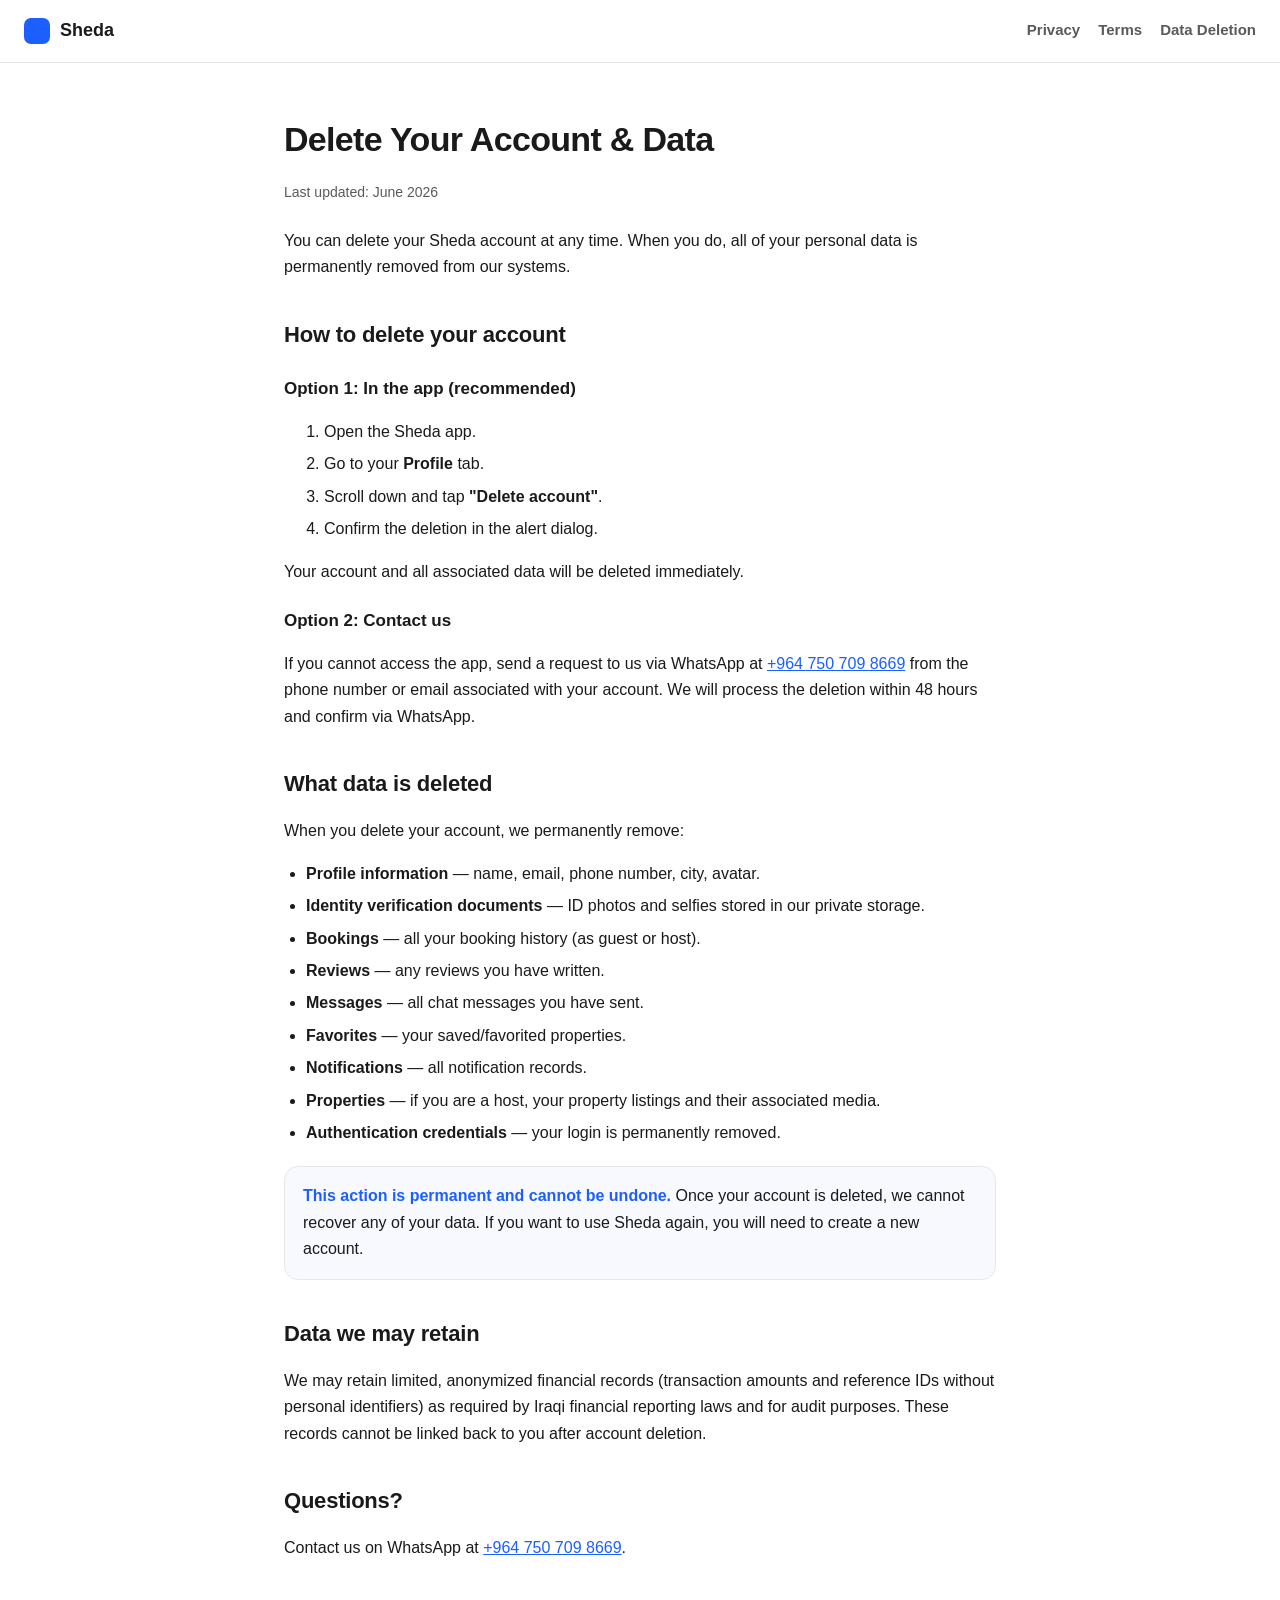
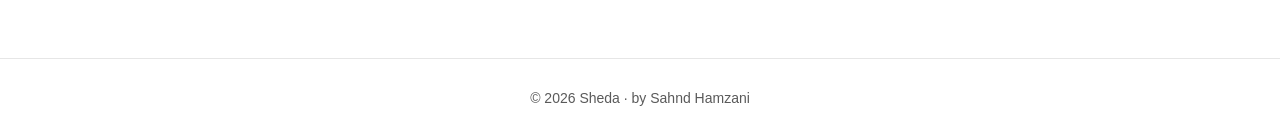
==== delete/index.html @ aa3b870b "Initial legal site — Privacy, Terms, Data Deletion, Identity Verification Static site with 4 pages: " ====
<!DOCTYPE html>
<html lang="en">
<head>
  <meta charset="UTF-8" />
  <meta name="viewport" content="width=device-width, initial-scale=1" />
  <title>Delete Your Account — Sheda</title>
  <meta name="description" content="How to delete your Sheda account and data." />
  <link rel="stylesheet" href="/style.css" />
</head>
<body>
  <nav class="nav">
    <a class="brand" href="/"><span class="dot"></span> Sheda</a>
    <div class="nav-links">
      <a href="/privacy">Privacy</a>
      <a href="/terms">Terms</a>
      <a href="/delete">Data Deletion</a>
    </div>
  </nav>

  <div class="wrap">
    <h1>Delete Your Account & Data</h1>
    <p class="updated">Last updated: June 2026</p>

    <p>You can delete your Sheda account at any time. When you do, all of your personal data is permanently removed from our systems.</p>

    <h2>How to delete your account</h2>

    <h3>Option 1: In the app (recommended)</h3>
    <ol>
      <li>Open the Sheda app.</li>
      <li>Go to your <strong>Profile</strong> tab.</li>
      <li>Scroll down and tap <strong>"Delete account"</strong>.</li>
      <li>Confirm the deletion in the alert dialog.</li>
    </ol>
    <p>Your account and all associated data will be deleted immediately.</p>

    <h3>Option 2: Contact us</h3>
    <p>If you cannot access the app, send a request to us via WhatsApp at <a href="https://wa.me/9647507098669">+964 750 709 8669</a> from the phone number or email associated with your account. We will process the deletion within 48 hours and confirm via WhatsApp.</p>

    <h2>What data is deleted</h2>
    <p>When you delete your account, we permanently remove:</p>
    <ul>
      <li><strong>Profile information</strong> &mdash; name, email, phone number, city, avatar.</li>
      <li><strong>Identity verification documents</strong> &mdash; ID photos and selfies stored in our private storage.</li>
      <li><strong>Bookings</strong> &mdash; all your booking history (as guest or host).</li>
      <li><strong>Reviews</strong> &mdash; any reviews you have written.</li>
      <li><strong>Messages</strong> &mdash; all chat messages you have sent.</li>
      <li><strong>Favorites</strong> &mdash; your saved/favorited properties.</li>
      <li><strong>Notifications</strong> &mdash; all notification records.</li>
      <li><strong>Properties</strong> &mdash; if you are a host, your property listings and their associated media.</li>
      <li><strong>Authentication credentials</strong> &mdash; your login is permanently removed.</li>
    </ul>

    <div class="callout">
      <strong>This action is permanent and cannot be undone.</strong> Once your account is deleted, we cannot recover any of your data. If you want to use Sheda again, you will need to create a new account.
    </div>

    <h2>Data we may retain</h2>
    <p>We may retain limited, anonymized financial records (transaction amounts and reference IDs without personal identifiers) as required by Iraqi financial reporting laws and for audit purposes. These records cannot be linked back to you after account deletion.</p>

    <h2>Questions?</h2>
    <p>Contact us on WhatsApp at <a href="https://wa.me/9647507098669">+964 750 709 8669</a>.</p>
  </div>

  <div class="footer">&copy; <span id="y"></span> Sheda &middot; by Sahnd Hamzani</div>
  <script>document.getElementById('y').textContent = new Date().getFullYear();</script>
</body>
</html>
---- style.css ----
:root {
  --blue: #1B5FFE;
  --ink: #1a1a1a;
  --muted: #5a5a5a;
  --line: #e6e6e6;
  --bg: #ffffff;
}
* { box-sizing: border-box; }
html { -webkit-text-size-adjust: 100%; }
body {
  margin: 0;
  font-family: -apple-system, BlinkMacSystemFont, 'Segoe UI', Roboto, Helvetica, Arial, sans-serif;
  color: var(--ink);
  background: var(--bg);
  line-height: 1.65;
}
.nav {
  position: sticky; top: 0;
  display: flex; align-items: center; justify-content: space-between;
  padding: 16px 24px;
  background: rgba(255,255,255,0.92);
  backdrop-filter: saturate(180%) blur(12px);
  border-bottom: 1px solid var(--line);
}
.brand { display: flex; align-items: center; gap: 10px; font-weight: 800; font-size: 18px; color: var(--ink); text-decoration: none; }
.brand .dot { width: 26px; height: 26px; border-radius: 7px; background: var(--blue); display: inline-block; }
.nav-links { display: flex; gap: 18px; }
.nav-links a { color: var(--muted); text-decoration: none; font-weight: 600; font-size: 15px; }
.nav-links a:hover { color: var(--blue); }
.wrap { max-width: 760px; margin: 0 auto; padding: 40px 24px 80px; }
h1 { font-size: 34px; letter-spacing: -0.02em; margin: 8px 0 6px; }
h2 { font-size: 22px; margin: 36px 0 10px; letter-spacing: -0.01em; }
h3 { font-size: 17px; margin: 22px 0 6px; }
p, li { color: var(--ink); font-size: 16px; }
.muted { color: var(--muted); }
.updated { color: var(--muted); font-size: 14px; margin-bottom: 24px; }
a { color: var(--blue); }
ul { padding-left: 22px; }
li { margin: 6px 0; }
.callout {
  border: 1px solid var(--line);
  background: #f7f9ff;
  border-radius: 14px;
  padding: 16px 18px;
  margin: 20px 0;
}
.callout strong { color: var(--blue); }
.footer { border-top: 1px solid var(--line); padding: 28px 24px; text-align: center; color: var(--muted); font-size: 14px; }
.hero { text-align: center; padding: 70px 24px 40px; }
.hero .logo { width: 76px; height: 76px; border-radius: 20px; background: var(--blue); margin: 0 auto 22px; }
.hero h1 { font-size: 40px; }
.hero p { color: var(--muted); font-size: 18px; max-width: 560px; margin: 8px auto 0; }
.cards { display: flex; gap: 16px; justify-content: center; flex-wrap: wrap; margin-top: 34px; }
.card { border: 1px solid var(--line); border-radius: 16px; padding: 22px; width: 240px; text-align: left; text-decoration: none; color: var(--ink); transition: transform .12s ease, border-color .12s ease; }
.card:hover { transform: translateY(-2px); border-color: var(--blue); }
.card h3 { margin: 0 0 4px; color: var(--ink); }
.card p { margin: 0; color: var(--muted); font-size: 15px; }
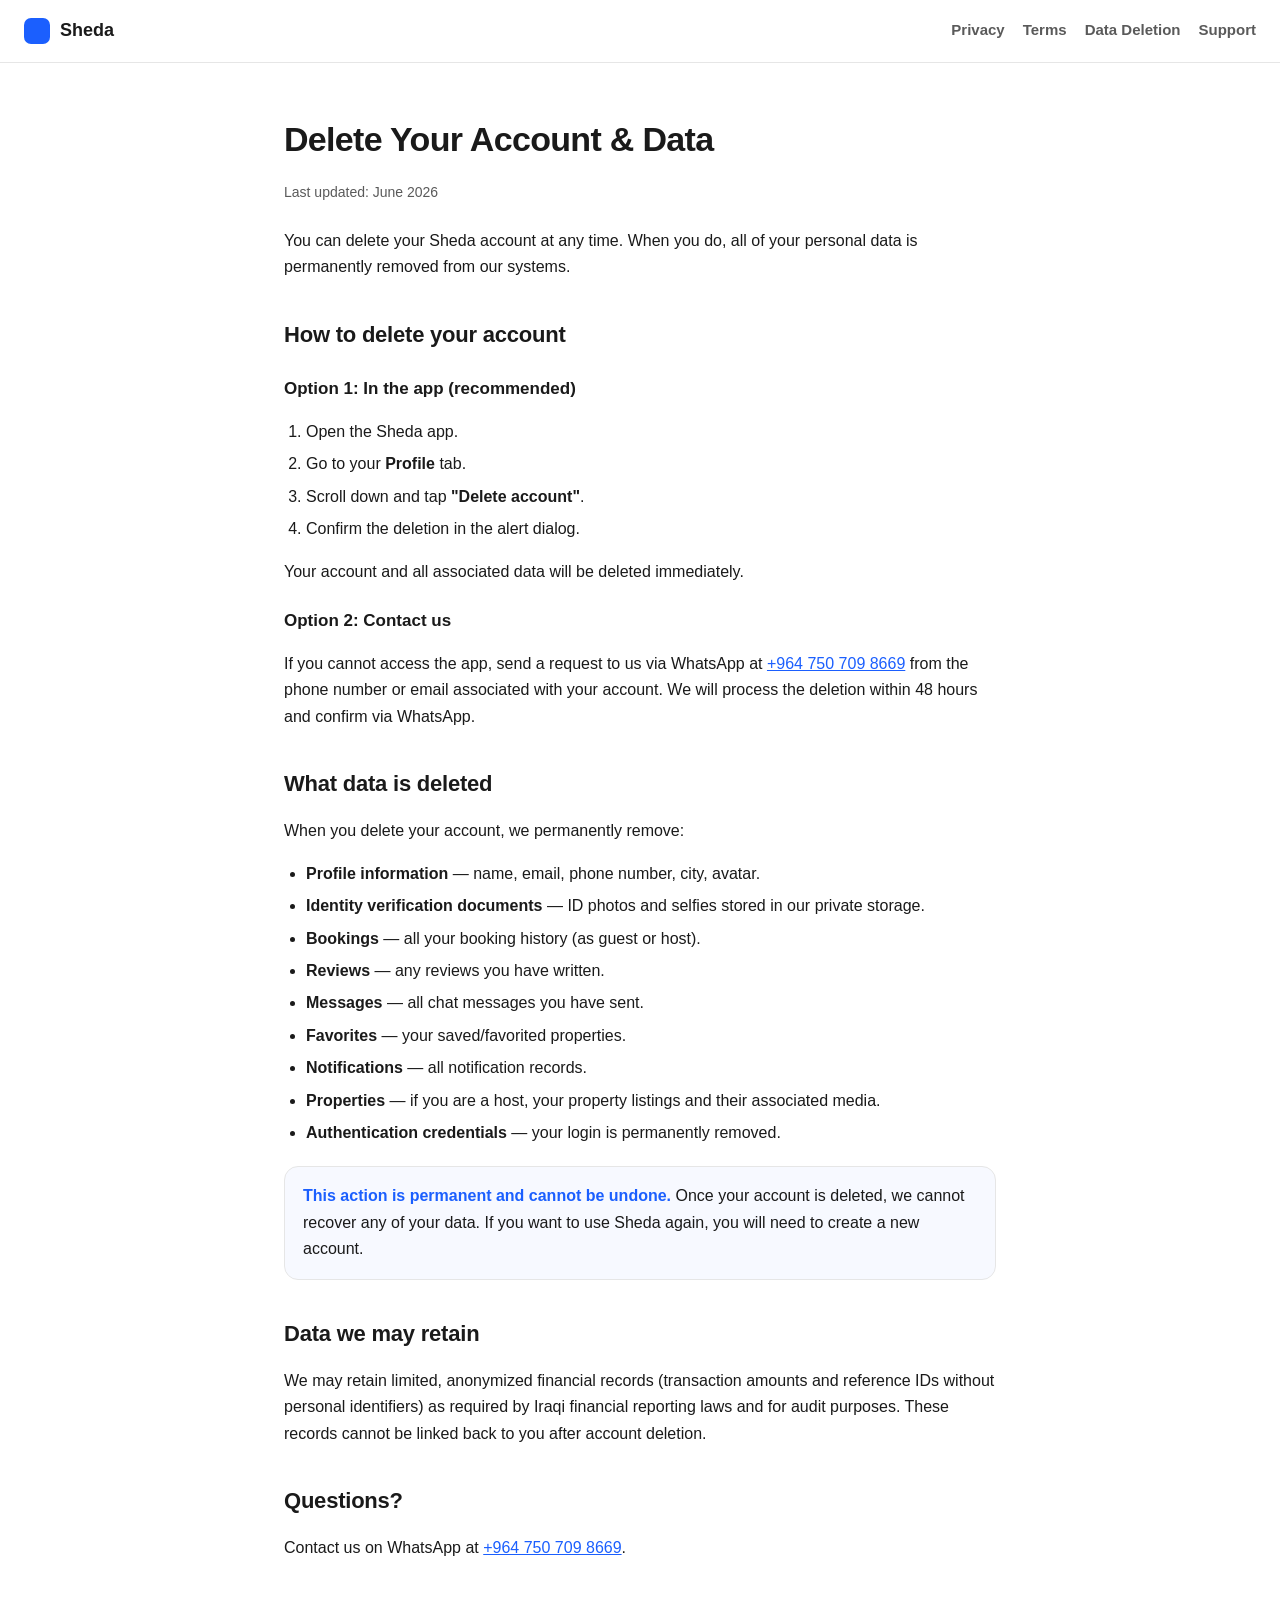
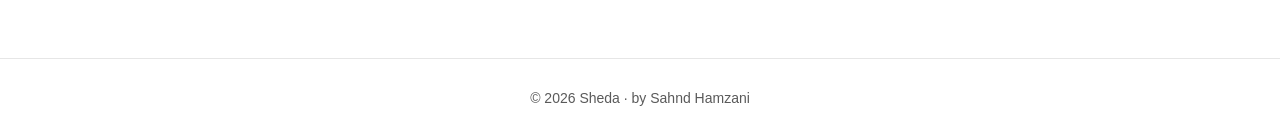
==== commit a9851e12: "feat: add Support page with contact info and business hours - WhatsApp: +964 750 709 8669 - Email: s" ====
--- a/delete/index.html
+++ b/delete/index.html
@@ -14,6 +14,7 @@
       <a href="/privacy">Privacy</a>
       <a href="/terms">Terms</a>
       <a href="/delete">Data Deletion</a>
+      <a href="/support">Support</a>
     </div>
   </nav>
 
--- a/style.css
+++ b/style.css
@@ -55,3 +55,11 @@
 .card:hover { transform: translateY(-2px); border-color: var(--blue); }
 .card h3 { margin: 0 0 4px; color: var(--ink); }
 .card p { margin: 0; color: var(--muted); font-size: 15px; }
+table { width: 100%; border-collapse: collapse; margin: 16px 0; font-size: 15px; }
+th, td { text-align: left; padding: 10px 14px; border-bottom: 1px solid var(--line); }
+th { font-weight: 600; color: var(--ink); background: #fafafa; }
+td { color: var(--muted); }
+h4 { font-size: 16px; margin: 18px 0 6px; color: var(--ink); }
+ol { padding-left: 22px; }
+ol li { margin: 6px 0; }
+code { background: #f2f2f7; padding: 2px 6px; border-radius: 4px; font-size: 14px; }
